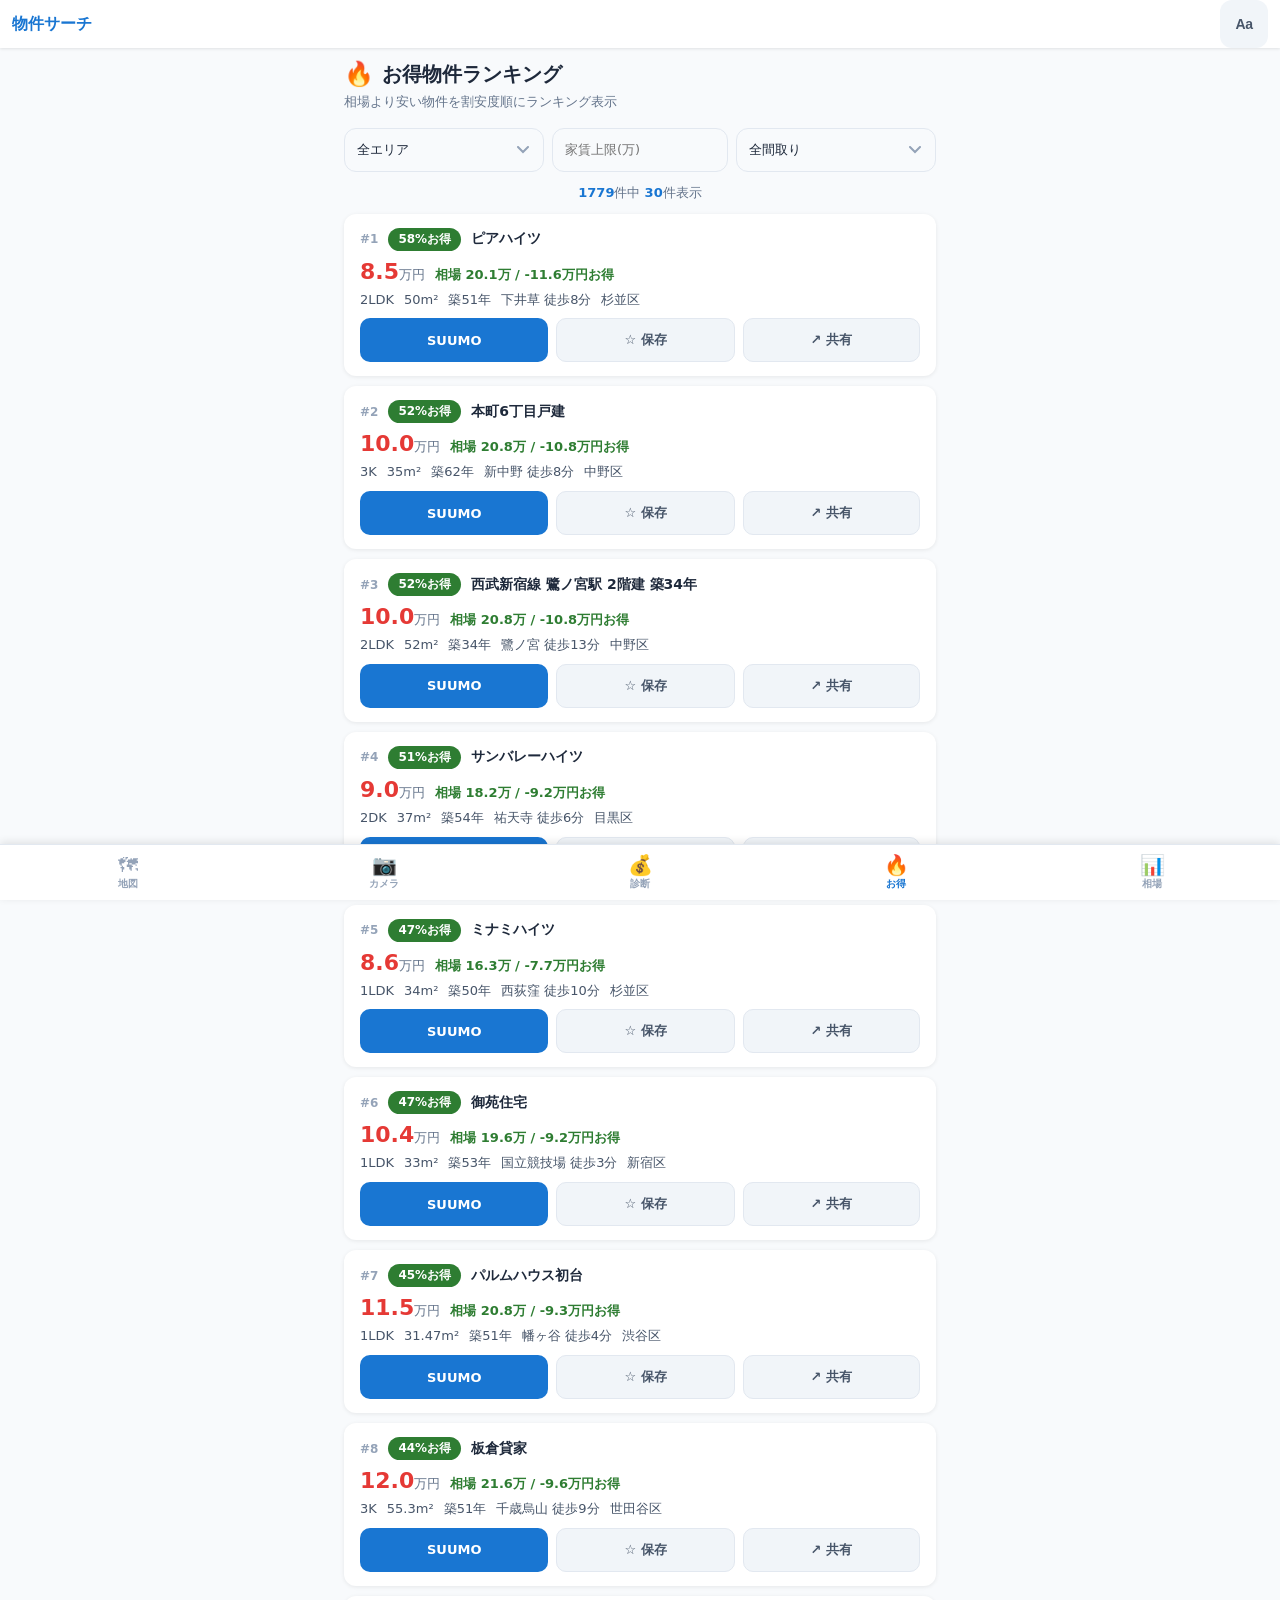
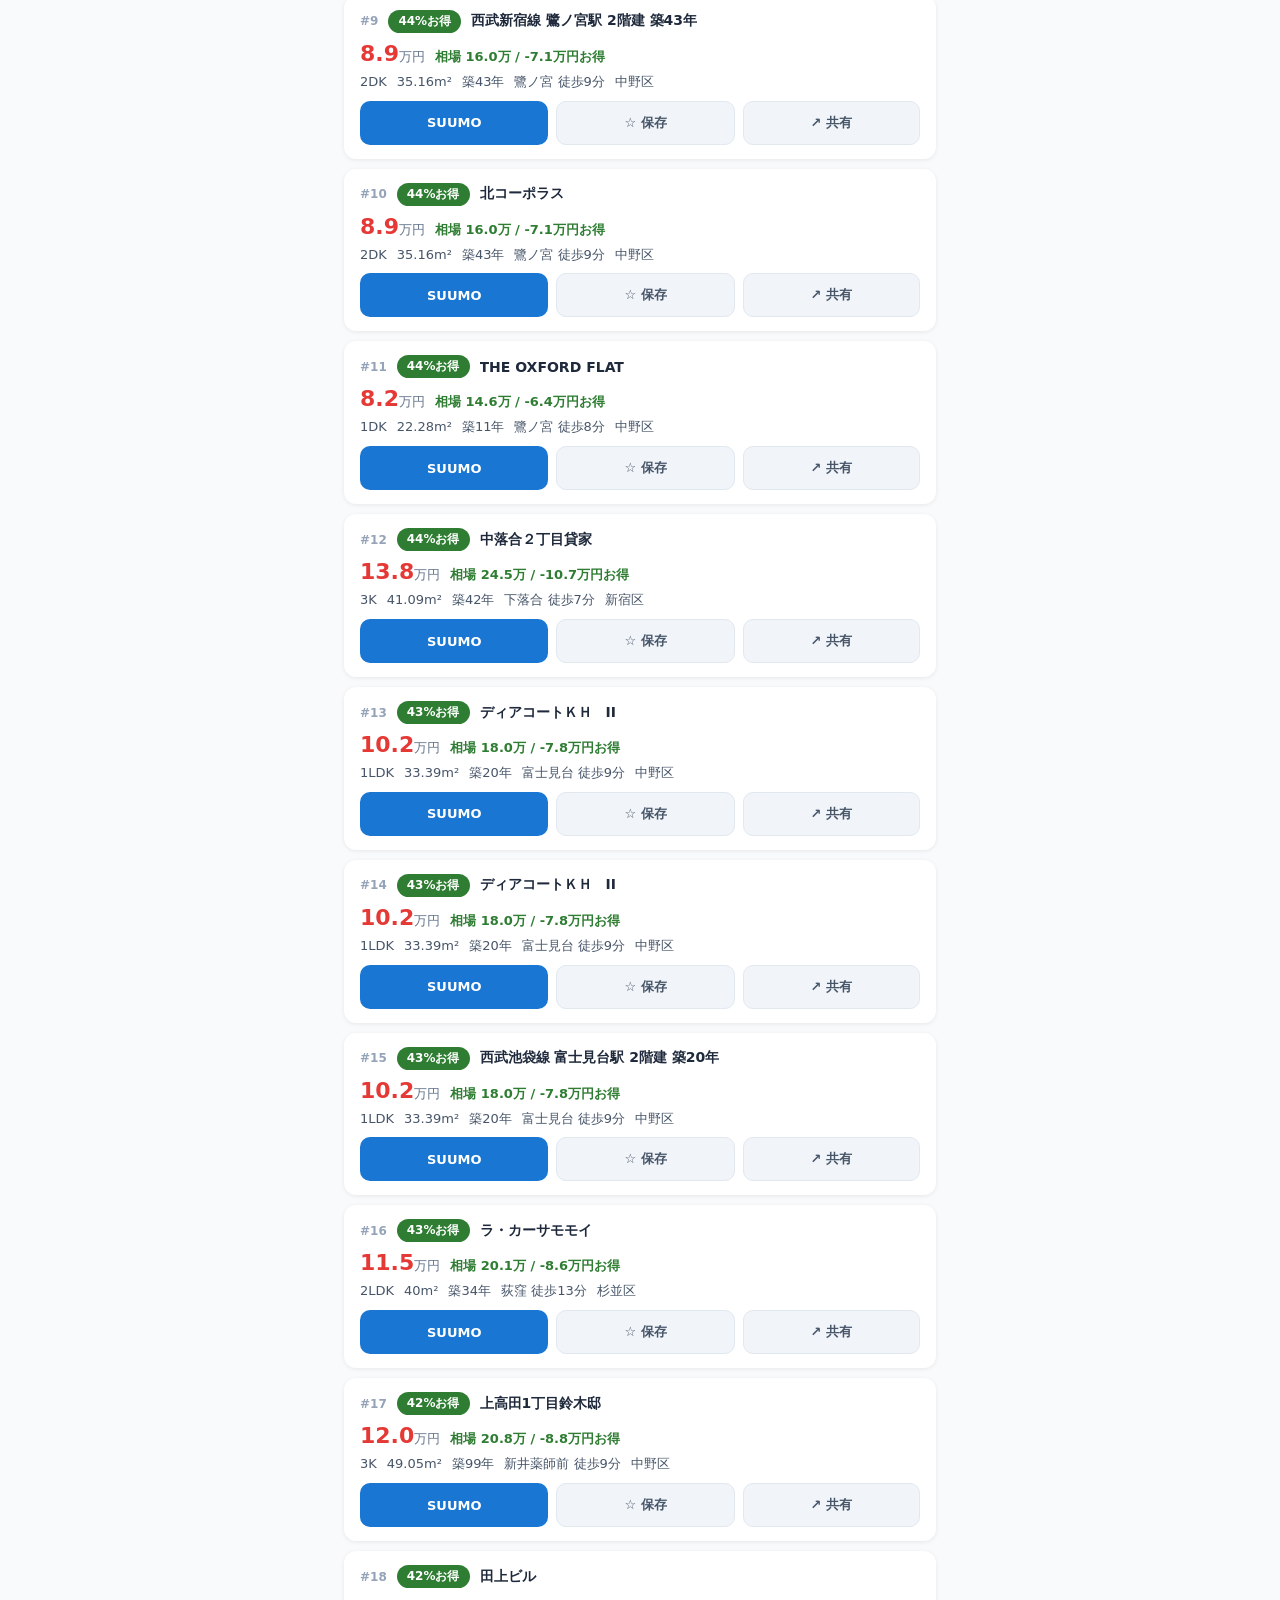
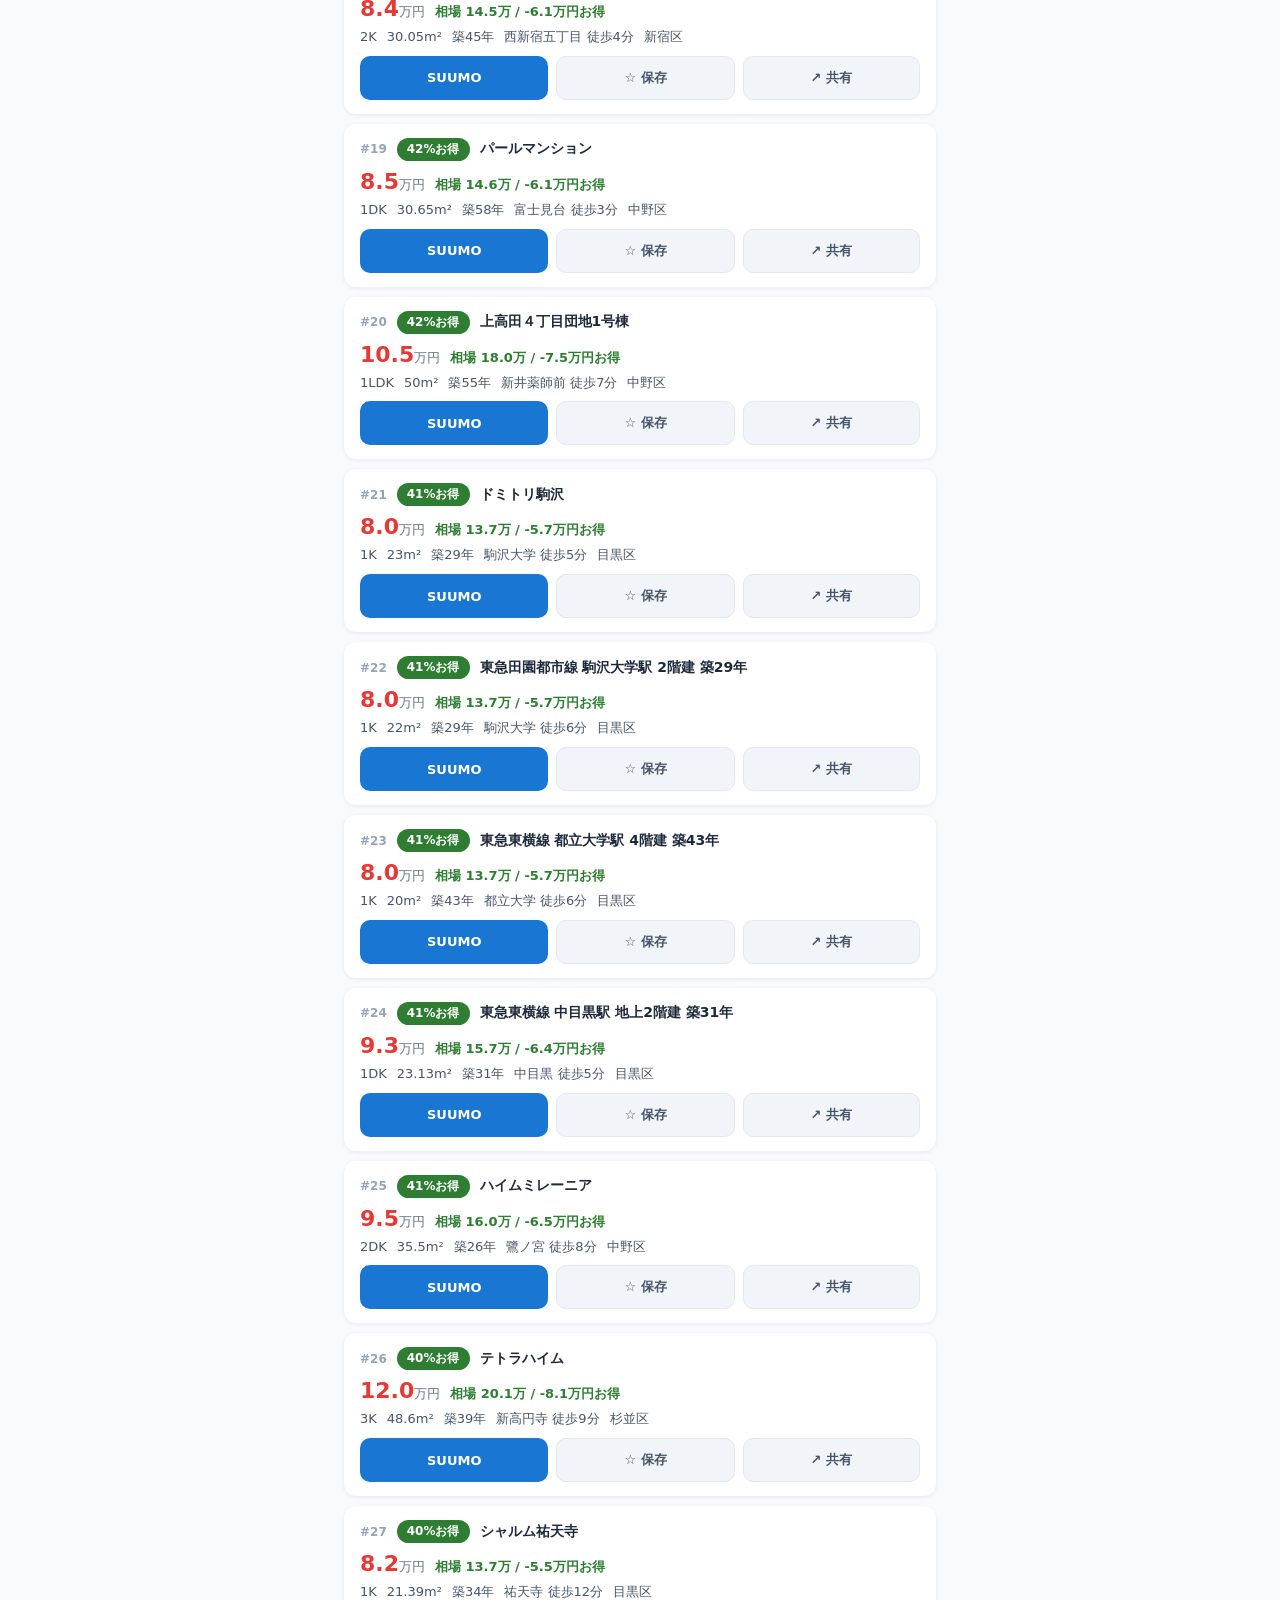
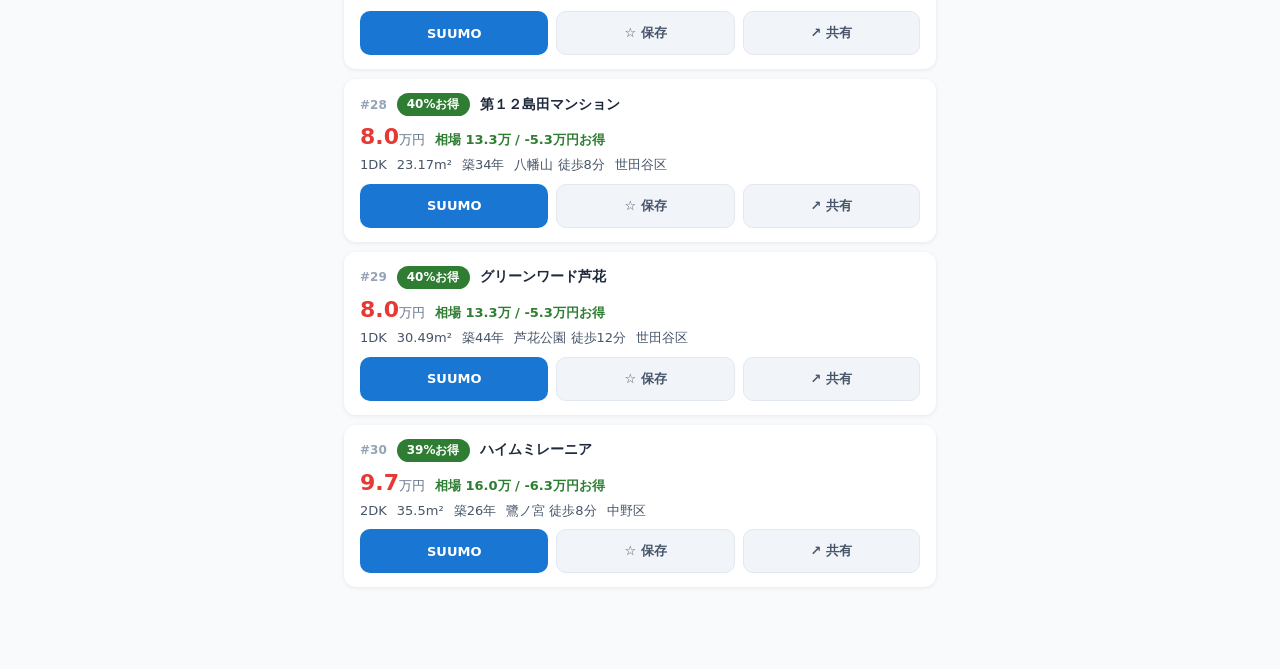
==== deals.html @ 6ea22d06 "物件サーチ PWA - initial deploy" ====
<!DOCTYPE html>
<html lang="ja">
<head>
  <meta charset="UTF-8">
  <meta name="viewport" content="width=device-width, initial-scale=1.0, maximum-scale=5.0, user-scalable=yes, viewport-fit=cover">
  <meta name="theme-color" content="#1976D2">
  <meta name="apple-mobile-web-app-capable" content="yes">
  <meta name="apple-mobile-web-app-status-bar-style" content="default">
  <link rel="manifest" href="manifest.json">
  <link rel="apple-touch-icon" href="icons/icon-192.png">
  <title>お得物件 - 物件サーチ</title>
  <link rel="stylesheet" href="css/style.css">
  <link rel="stylesheet" href="css/pages.css">
</head>
<body class="page-body">

  <!-- ヘッダー -->
  <header class="header page-header">
    <h1>物件サーチ</h1>
    <div class="header-actions">
      <button id="btn-font-size" class="header-btn font-size-btn" title="フォントサイズ切替">Aa</button>
    </div>
  </header>

  <!-- メインコンテンツ -->
  <main class="page-content">
    <div class="page-title-bar">
      <span class="page-title-icon">&#x1F525;</span>
      <h2 class="page-title">お得物件ランキング</h2>
    </div>
    <p class="page-subtitle">相場より安い物件を割安度順にランキング表示</p>

    <!-- フィルター -->
    <div class="filter-bar">
      <select id="deals-area" class="form-select">
        <option value="">全エリア</option>
        <option value="新宿区">新宿区</option>
        <option value="渋谷区">渋谷区</option>
        <option value="目黒区">目黒区</option>
        <option value="世田谷区">世田谷区</option>
        <option value="中野区">中野区</option>
        <option value="杉並区">杉並区</option>
      </select>
      <input type="number" id="deals-rent-max" class="form-input" placeholder="家賃上限(万)" min="5" max="30" step="0.5">
      <select id="deals-plan" class="form-select">
        <option value="">全間取り</option>
        <option value="1K">1K</option>
        <option value="1DK">1DK</option>
        <option value="1LDK">1LDK</option>
        <option value="2K">2K</option>
        <option value="2DK">2DK</option>
        <option value="2LDK">2LDK</option>
      </select>
    </div>

    <!-- 件数 -->
    <div id="deals-count" class="deals-count"></div>

    <!-- リスト -->
    <div id="deals-list">
      <div class="loading-msg">データを読み込んでいます...</div>
    </div>
  </main>

  <!-- 固定タブバー -->
  <nav class="tab-bar tab-bar-5">
    <a href="index.html" class="tab-bar-item">
      <span class="tab-icon">&#x1F5FA;</span>
      <span class="tab-label">地図</span>
    </a>
    <a href="ocr.html" class="tab-bar-item">
      <span class="tab-icon">&#x1F4F7;</span>
      <span class="tab-label">カメラ</span>
    </a>
    <a href="diagnose.html" class="tab-bar-item">
      <span class="tab-icon">&#x1F4B0;</span>
      <span class="tab-label">診断</span>
    </a>
    <a href="deals.html" class="tab-bar-item active">
      <span class="tab-icon">&#x1F525;</span>
      <span class="tab-label">お得</span>
    </a>
    <a href="market.html" class="tab-bar-item">
      <span class="tab-icon">&#x1F4CA;</span>
      <span class="tab-label">相場</span>
    </a>
  </nav>

  <!-- 共通JS -->
  <script src="js/shared.js"></script>
  <script>
  (function () {
    'use strict';
    var S = window.BukkenShared;

    // フォントサイズ初期化
    S.initFontSize();
    var btnFont = document.getElementById('btn-font-size');
    if (btnFont) btnFont.addEventListener('click', S.cycleFontSize);

    // お気に入り管理（localStorageのbukken-favoritesと連携）
    var FAV_KEY = 'bukken-favorites';

    function getFavorites() {
      try {
        return JSON.parse(localStorage.getItem(FAV_KEY)) || [];
      } catch (e) { return []; }
    }

    function saveFavorites(favs) {
      localStorage.setItem(FAV_KEY, JSON.stringify(favs));
    }

    function isFavorite(id) {
      return getFavorites().indexOf(id) !== -1;
    }

    function toggleFavorite(id) {
      var favs = getFavorites();
      var idx = favs.indexOf(id);
      if (idx === -1) {
        favs.push(id);
      } else {
        favs.splice(idx, 1);
      }
      saveFavorites(favs);
      return idx === -1;
    }

    // データ
    var allDeals = [];
    var allProperties = [];

    // データ読み込み・お得度計算
    S.loadProperties().then(function (data) {
      allProperties = data;
      computeDeals();
      renderDeals();
    });

    function computeDeals() {
      // 区・間取り別にグループ化
      var groups = {};
      allProperties.forEach(function (p) {
        if (p.municipality == null || p.floor_plan_norm == null) return;
        if (p.monthly_rent == null || p.monthly_rent <= 0) return;
        var key = p.municipality + '|' + p.floor_plan_norm;
        if (!groups[key]) groups[key] = [];
        groups[key].push(p);
      });

      // 各物件の「期待家賃」を算出
      allProperties.forEach(function (p) {
        p.expectedRent = null;
        p.discount = null;
        if (p.municipality == null || p.floor_plan_norm == null) return;
        if (p.monthly_rent == null || p.monthly_rent <= 0) return;

        var key = p.municipality + '|' + p.floor_plan_norm;
        var group = groups[key];
        if (!group) return;

        // 自分を除いた中央値
        var others = group.filter(function (q) { return q.id !== p.id; });
        if (others.length < 3) return;

        var rents = others.map(function (q) { return q.monthly_rent; });
        p.expectedRent = S.median(rents);
        if (p.expectedRent > 0) {
          p.discount = ((p.expectedRent - p.monthly_rent) / p.expectedRent) * 100;
        }
      });

      // 割安順にソート（discount > 5%のみ）
      allDeals = allProperties
        .filter(function (p) { return p.discount != null && p.discount > 5; })
        .sort(function (a, b) { return b.discount - a.discount; });
    }

    // フィルター要素
    var elArea = document.getElementById('deals-area');
    var elRentMax = document.getElementById('deals-rent-max');
    var elPlan = document.getElementById('deals-plan');

    elArea.addEventListener('change', renderDeals);
    elRentMax.addEventListener('input', renderDeals);
    elPlan.addEventListener('change', renderDeals);

    function renderDeals() {
      var filterArea = elArea.value;
      var filterRentMax = parseFloat(elRentMax.value);
      var filterPlan = elPlan.value;

      var filtered = allDeals.filter(function (p) {
        if (filterArea && p.municipality !== filterArea) return false;
        if (!isNaN(filterRentMax) && filterRentMax > 0 && p.monthly_rent > filterRentMax * 10000) return false;
        if (filterPlan && p.floor_plan_norm !== filterPlan) return false;
        return true;
      });

      // 最大30件
      var display = filtered.slice(0, 30);

      // 件数表示
      var countEl = document.getElementById('deals-count');
      if (filtered.length === 0) {
        countEl.innerHTML = '該当する物件がありません';
      } else {
        countEl.innerHTML = '<strong>' + filtered.length + '</strong>件中 <strong>' + display.length + '</strong>件表示';
      }

      // カード描画
      var listEl = document.getElementById('deals-list');
      if (display.length === 0) {
        listEl.innerHTML = '<div class="empty-msg">条件に合うお得物件が見つかりませんでした。<br>フィルターを変更してみてください。</div>';
        return;
      }

      var html = '';
      display.forEach(function (p, i) {
        var rentMan = (p.monthly_rent / 10000).toFixed(1);
        var expectedMan = (p.expectedRent / 10000).toFixed(1);
        var diffMan = ((p.expectedRent - p.monthly_rent) / 10000).toFixed(1);
        var discountPct = p.discount.toFixed(0);
        var ageStr = p.building_age != null ? '築' + p.building_age + '年' : '';
        var areaStr = p.total_floor_area != null ? p.total_floor_area + 'm²' : '';
        var stationStr = '';
        if (p.station_name) {
          stationStr = p.station_name;
          if (p.station_distance_min != null) stationStr += ' 徒歩' + p.station_distance_min + '分';
        }
        var fav = isFavorite(p.id);
        var favClass = fav ? ' saved' : '';
        var favLabel = fav ? '★ 保存済' : '☆ 保存';

        html += '<div class="deal-card" data-id="' + p.id + '">';

        // ヘッダー行
        html += '<div class="deal-card-header">';
        html += '<span class="deal-rank">#' + (i + 1) + '</span>';
        html += '<span class="deal-badge">' + discountPct + '%お得</span>';
        html += '<span class="deal-name">' + S.escapeHtml(p.property_name) + '</span>';
        html += '</div>';

        // 家賃行
        html += '<div class="deal-rent-row">';
        html += '<span class="deal-rent">' + rentMan + '<small>万円</small></span>';
        html += '<span class="deal-diff">相場 ' + expectedMan + '万 / -' + diffMan + '万円お得</span>';
        html += '</div>';

        // 情報行
        html += '<div class="deal-info">';
        if (p.floor_plan) html += '<span>' + S.escapeHtml(p.floor_plan) + '</span>';
        if (areaStr) html += '<span>' + areaStr + '</span>';
        if (ageStr) html += '<span>' + ageStr + '</span>';
        if (stationStr) html += '<span>' + S.escapeHtml(stationStr) + '</span>';
        if (p.municipality) html += '<span>' + S.escapeHtml(p.municipality) + '</span>';
        html += '</div>';

        // アクションボタン
        html += '<div class="deal-actions">';
        if (p.detail_url) {
          html += '<a href="' + S.escapeHtml(p.detail_url) + '" target="_blank" rel="noopener" class="deal-btn-link">SUUMO</a>';
        }
        html += '<button class="deal-btn-fav' + favClass + '" data-fav-id="' + p.id + '">' + favLabel + '</button>';
        html += '<button class="deal-btn-share" data-share-idx="' + i + '">↗ 共有</button>';
        html += '</div>';

        html += '</div>';
      });

      listEl.innerHTML = html;

      // お気に入りボタンイベント
      listEl.querySelectorAll('.deal-btn-fav').forEach(function (btn) {
        btn.addEventListener('click', function () {
          var id = parseInt(this.getAttribute('data-fav-id'), 10);
          var added = toggleFavorite(id);
          this.classList.toggle('saved', added);
          this.textContent = added ? '★ 保存済' : '☆ 保存';
        });
      });

      // 共有ボタンイベント（Web Share API）
      listEl.querySelectorAll('.deal-btn-share').forEach(function (btn) {
        btn.addEventListener('click', function () {
          var idx = parseInt(this.getAttribute('data-share-idx'), 10);
          var item = display[idx];
          if (!item) return;
          var text = item.property_name + '\n'
            + (item.monthly_rent / 10000).toFixed(1) + '万円（相場より' + item.discount.toFixed(0) + '%お得）\n'
            + (item.detail_url || '');
          if (navigator.share) {
            navigator.share({ title: item.property_name, text: text, url: item.detail_url || '' }).catch(function () {});
          } else {
            navigator.clipboard.writeText(text).then(function () {
              alert('クリップボードにコピーしました');
            }).catch(function () {
              alert('共有できませんでした');
            });
          }
        });
      });
    }
  })();
  </script>
</body>
</html>
---- css/style.css ----
/* ============================
   物件マップ PWA - スタイルシート
   ============================ */

/* ---- CSS変数（フォントサイズ切替用） ---- */
:root {
  --font-size-base: 14px;
  --font-scale: 1;
}

html[data-font-size="small"] {
  --font-size-base: 12px;
  --font-scale: 0.857;
}

html[data-font-size="medium"] {
  --font-size-base: 14px;
  --font-scale: 1;
}

html[data-font-size="large"] {
  --font-size-base: 17px;
  --font-scale: 1.214;
}

* {
  margin: 0;
  padding: 0;
  box-sizing: border-box;
}

html, body {
  width: 100%;
  height: 100%;
  font-family: system-ui, -apple-system, BlinkMacSystemFont, 'Hiragino Sans', 'Hiragino Kaku Gothic ProN',
               'Yu Gothic', 'Meiryo', sans-serif;
  font-size: var(--font-size-base);
  color: #1e293b;
  background: #f8fafc;
  overflow: hidden;
  -webkit-text-size-adjust: 100%;
  /* Android PWA最適化 (#10) */
  overscroll-behavior: none;
  touch-action: manipulation;
}

/* ---- 地図 ---- */
#map {
  width: 100%;
  height: 100%;
  position: absolute;
  top: 0;
  left: 0;
  z-index: 1;
}

/* ---- ヘッダー ---- */
.header {
  position: fixed;
  top: 0;
  left: 0;
  right: 0;
  height: 48px;
  background: rgba(255, 255, 255, 0.95);
  backdrop-filter: blur(8px);
  -webkit-backdrop-filter: blur(8px);
  display: flex;
  align-items: center;
  justify-content: space-between;
  padding: 0 12px;
  z-index: 1000;
  box-shadow: 0 1px 3px rgba(0, 0, 0, 0.1);
}

.header h1 {
  font-size: calc(16px * var(--font-scale));
  font-weight: 700;
  color: #1976D2;
}

.header-stats {
  font-size: calc(12px * var(--font-scale));
  color: #64748b;
}

.header-actions {
  display: flex;
  gap: 8px;
}

.header-btn {
  min-width: 48px;
  min-height: 48px;
  width: 48px;
  height: 48px;
  border: none;
  border-radius: 12px;
  background: #f1f5f9;
  color: #475569;
  font-size: 18px;
  cursor: pointer;
  display: flex;
  align-items: center;
  justify-content: center;
  transition: background 0.2s;
  touch-action: manipulation;
}

.header-btn:hover {
  background: #e2e8f0;
}

.header-btn.active {
  background: #1976D2;
  color: #fff;
}

/* フォントサイズ切替ボタン (#8) */
.font-size-btn {
  font-size: 14px;
  font-weight: 700;
  letter-spacing: -0.5px;
}

/* ---- 駅名検索バー (#2) ---- */
.station-search-wrapper {
  position: fixed;
  top: 56px;
  left: 12px;
  right: 12px;
  z-index: 1000;
}

.station-search-bar {
  width: 100%;
  height: 44px;
  padding: 0 16px 0 40px;
  border: none;
  border-radius: 22px;
  background: #fff;
  box-shadow: 0 2px 8px rgba(0,0,0,0.15);
  font-size: calc(15px * var(--font-scale));
  font-family: inherit;
  color: #1e293b;
  outline: none;
  touch-action: manipulation;
}

.station-search-bar::placeholder {
  color: #94a3b8;
}

.station-search-icon {
  position: absolute;
  left: 14px;
  top: 50%;
  transform: translateY(-50%);
  font-size: 16px;
  color: #94a3b8;
  pointer-events: none;
}

.station-suggestions {
  display: none;
  position: absolute;
  top: 50px;
  left: 0;
  right: 0;
  background: #fff;
  border-radius: 12px;
  box-shadow: 0 2px 8px rgba(0,0,0,0.15);
  max-height: 240px;
  overflow-y: auto;
  z-index: 1001;
}

.station-suggestions.visible {
  display: block;
}

.station-suggestion-item {
  padding: 12px 16px;
  font-size: calc(14px * var(--font-scale));
  color: #1e293b;
  cursor: pointer;
  border-bottom: 1px solid #f1f5f9;
  min-height: 48px;
  display: flex;
  align-items: center;
  touch-action: manipulation;
}

.station-suggestion-item:last-child {
  border-bottom: none;
}

.station-suggestion-item:hover,
.station-suggestion-item:active {
  background: #eff6ff;
  color: #1976D2;
}

/* ---- タブバー (#1) ---- */
.tab-bar {
  position: fixed;
  bottom: 0;
  left: 0;
  right: 0;
  height: 56px;
  height: calc(56px + env(safe-area-inset-bottom));
  padding-bottom: env(safe-area-inset-bottom);
  background: #fff;
  display: flex;
  align-items: stretch;
  z-index: 1000;
  box-shadow: 0 -2px 8px rgba(0,0,0,0.1);
  border-top: 1px solid #e2e8f0;
}

.tab-bar-item {
  flex: 1;
  display: flex;
  flex-direction: column;
  align-items: center;
  justify-content: center;
  text-decoration: none;
  color: #94a3b8;
  font-size: 12px;
  gap: 2px;
  cursor: pointer;
  border: none;
  background: none;
  min-height: 48px;
  touch-action: manipulation;
  transition: color 0.2s;
}

.tab-bar-item.active {
  color: #1976D2;
}

.tab-bar-item .tab-icon {
  font-size: 24px;
  line-height: 1;
}

.tab-bar-item .tab-label {
  font-size: calc(12px * var(--font-scale));
  font-weight: 600;
}

/* 5タブ用の縮小サイズ */
.tab-bar-5 .tab-bar-item .tab-icon {
  font-size: 20px;
}

.tab-bar-5 .tab-bar-item .tab-label {
  font-size: calc(10px * var(--font-scale));
}

/* ---- 件数バッジ (#3) ---- */
.count-badge {
  position: fixed;
  bottom: calc(64px + env(safe-area-inset-bottom));
  left: 50%;
  transform: translateX(-50%);
  display: flex;
  align-items: center;
  gap: 8px;
  background: #1976D2;
  color: #fff;
  padding: 8px 16px;
  border-radius: 20px;
  box-shadow: 0 2px 8px rgba(0,0,0,0.15);
  font-size: calc(13px * var(--font-scale));
  font-weight: 600;
  z-index: 999;
  white-space: nowrap;
  transition: opacity 0.3s;
}

.count-badge-reset {
  background: rgba(255,255,255,0.2);
  border: none;
  color: #fff;
  padding: 4px 10px;
  border-radius: 12px;
  font-size: calc(12px * var(--font-scale));
  font-weight: 600;
  cursor: pointer;
  min-width: 48px;
  min-height: 32px;
  display: flex;
  align-items: center;
  justify-content: center;
  touch-action: manipulation;
}

.count-badge-reset:active {
  background: rgba(255,255,255,0.35);
}

/* ---- フィルターパネル (ボトムシート化 #5) ---- */
.filter-overlay {
  position: fixed;
  top: 0;
  left: 0;
  right: 0;
  bottom: 0;
  background: rgba(0, 0, 0, 0.3);
  z-index: 1999;
  opacity: 0;
  pointer-events: none;
  transition: opacity 0.3s;
}

.filter-overlay.visible {
  opacity: 1;
  pointer-events: auto;
}

.filter-panel {
  position: fixed;
  bottom: 0;
  left: 0;
  right: 0;
  max-height: 75vh;
  background: #fff;
  border-radius: 16px 16px 0 0;
  z-index: 2000;
  transform: translateY(100%);
  transition: transform 0.35s cubic-bezier(0.4, 0, 0.2, 1);
  overflow-y: auto;
  -webkit-overflow-scrolling: touch;
  box-shadow: 0 -4px 20px rgba(0, 0, 0, 0.12);
}

.filter-panel.open {
  transform: translateY(0);
}

.filter-handle {
  display: flex;
  justify-content: center;
  padding: 10px 0 4px;
  position: sticky;
  top: 0;
  background: #fff;
  border-radius: 16px 16px 0 0;
  z-index: 1;
  cursor: grab;
  min-height: 48px;
  align-items: center;
}

.filter-handle::after {
  content: '';
  width: 36px;
  height: 4px;
  background: #cbd5e1;
  border-radius: 2px;
}

.filter-content {
  padding: 8px 16px 24px;
}

.filter-section {
  margin-bottom: 20px;
}

.filter-section-title {
  font-size: calc(13px * var(--font-scale));
  font-weight: 700;
  color: #475569;
  margin-bottom: 8px;
  display: flex;
  align-items: center;
  gap: 6px;
}

.filter-section-title .icon {
  font-size: calc(15px * var(--font-scale));
}

/* スライダー */
.range-group {
  display: flex;
  flex-direction: column;
  gap: 4px;
}

.range-labels {
  display: flex;
  justify-content: space-between;
  font-size: calc(12px * var(--font-scale));
  color: #94a3b8;
}

.range-value {
  font-size: calc(15px * var(--font-scale));
  font-weight: 700;
  color: #1976D2;
  text-align: center;
}

input[type="range"] {
  width: 100%;
  height: 6px;
  -webkit-appearance: none;
  appearance: none;
  background: #e2e8f0;
  border-radius: 3px;
  outline: none;
}

input[type="range"]::-webkit-slider-thumb {
  -webkit-appearance: none;
  appearance: none;
  width: 28px;
  height: 28px;
  background: #1976D2;
  border-radius: 50%;
  cursor: pointer;
  box-shadow: 0 2px 6px rgba(25, 118, 210, 0.3);
}

/* チェックボックスグリッド */
.checkbox-grid {
  display: grid;
  grid-template-columns: repeat(3, 1fr);
  gap: 6px;
}

.checkbox-grid label {
  display: flex;
  align-items: center;
  gap: 6px;
  padding: 8px 10px;
  background: #f8fafc;
  border: 1px solid #e2e8f0;
  border-radius: 12px;
  font-size: calc(13px * var(--font-scale));
  cursor: pointer;
  transition: all 0.15s;
  user-select: none;
  min-height: 48px;
  touch-action: manipulation;
}

.checkbox-grid label:has(input:checked) {
  background: #e3f2fd;
  border-color: #1976D2;
  color: #1976D2;
  font-weight: 600;
}

.checkbox-grid input[type="checkbox"] {
  width: 18px;
  height: 18px;
  accent-color: #1976D2;
}

/* 半径選択 */
.radius-group {
  display: flex;
  gap: 8px;
}

.radius-btn {
  flex: 1;
  padding: 8px 0;
  border: 1px solid #e2e8f0;
  border-radius: 12px;
  background: #f8fafc;
  font-size: calc(13px * var(--font-scale));
  font-weight: 500;
  color: #475569;
  cursor: pointer;
  transition: all 0.15s;
  min-height: 48px;
  touch-action: manipulation;
}

.radius-btn.active {
  background: #1976D2;
  border-color: #1976D2;
  color: #fff;
}

/* フィルター適用ボタン */
.filter-apply-row {
  display: flex;
  gap: 10px;
  margin-top: 8px;
}

.btn-apply {
  flex: 2;
  padding: 12px 0;
  border: none;
  border-radius: 12px;
  background: #1976D2;
  color: #fff;
  font-size: calc(15px * var(--font-scale));
  font-weight: 700;
  cursor: pointer;
  transition: background 0.2s;
  min-height: 48px;
  touch-action: manipulation;
}

.btn-apply:active {
  background: #1565C0;
}

.btn-reset {
  flex: 1;
  padding: 12px 0;
  border: 1px solid #e2e8f0;
  border-radius: 12px;
  background: #fff;
  color: #64748b;
  font-size: calc(14px * var(--font-scale));
  font-weight: 600;
  cursor: pointer;
  min-height: 48px;
  touch-action: manipulation;
}

/* ---- ポップアップ (#4 情報設計改善) ---- */
.leaflet-popup-content-wrapper {
  border-radius: 12px !important;
  box-shadow: 0 4px 16px rgba(0, 0, 0, 0.12) !important;
  padding: 0 !important;
}

.leaflet-popup-content {
  margin: 0 !important;
  min-width: 260px;
  max-width: 85vw;
  overflow-wrap: break-word;
}

/* ポップアップの閉じるボタンを拡大 (#6) */
.leaflet-popup-close-button {
  width: 36px !important;
  height: 36px !important;
  font-size: 20px !important;
  line-height: 36px !important;
  right: 4px !important;
  top: 4px !important;
  display: flex !important;
  align-items: center;
  justify-content: center;
}

.popup-card {
  padding: 14px;
}

.popup-name {
  font-size: calc(14px * var(--font-scale));
  font-weight: 700;
  color: #1e293b;
  margin-bottom: 6px;
  line-height: 1.4;
  display: -webkit-box;
  -webkit-line-clamp: 2;
  -webkit-box-orient: vertical;
  overflow: hidden;
}

/* 家賃を大きく赤太字 (#4) */
.popup-rent {
  font-size: 22px;
  font-weight: 800;
  color: #e53935;
  margin-bottom: 4px;
}

.popup-rent .unit {
  font-size: calc(13px * var(--font-scale));
  font-weight: 500;
  color: #64748b;
}

.popup-rent .fee {
  font-size: calc(12px * var(--font-scale));
  font-weight: 400;
  color: #94a3b8;
  margin-left: 4px;
}

/* ポップアップ4行表示 (#4) */
.popup-info-line {
  font-size: calc(13px * var(--font-scale));
  color: #475569;
  margin-bottom: 3px;
  line-height: 1.5;
}

.popup-info-line .label {
  color: #94a3b8;
  margin-right: 4px;
}

.popup-link {
  display: block;
  text-align: center;
  padding: 10px 0;
  background: #1976D2;
  border-radius: 12px;
  color: #fff;
  text-decoration: none;
  font-size: calc(13px * var(--font-scale));
  font-weight: 700;
  margin-top: 10px;
  transition: background 0.2s;
  min-height: 48px;
  display: flex;
  align-items: center;
  justify-content: center;
}

.popup-link:hover {
  background: #1565C0;
}

/* ポップアップ内アクションボタン行 */
.popup-actions {
  display: flex;
  flex-wrap: wrap;
  gap: 0.5rem;
  margin-top: 0.625rem;
}

.popup-actions button {
  flex: 1 1 auto;
  min-width: 0;
  min-height: 2.75rem;
  border: none;
  border-radius: 0.75rem;
  font-size: calc(13px * var(--font-scale));
  font-weight: 700;
  cursor: pointer;
  display: flex;
  align-items: center;
  justify-content: center;
  gap: 0.25rem;
  touch-action: manipulation;
  padding: 0.5rem 0.75rem;
}

.popup-btn-detail {
  background: #1976D2;
  color: #fff;
}

.popup-btn-detail:hover {
  background: #1565C0;
}

.popup-btn-fav {
  background: #f1f5f9;
  color: #475569;
  border: 1px solid #e2e8f0 !important;
}

.popup-btn-fav.saved {
  background: #FFC107;
  color: #fff;
  border-color: #FFC107 !important;
}

.popup-btn-share {
  background: #f1f5f9;
  color: #475569;
  border: 1px solid #e2e8f0 !important;
}

.popup-btn-share:active {
  background: #e2e8f0;
}

/* ---- お気に入りモーダル ---- */
.fav-modal-overlay {
  position: fixed;
  top: 0;
  left: 0;
  right: 0;
  bottom: 0;
  background: rgba(0, 0, 0, 0.4);
  z-index: 3000;
  opacity: 0;
  pointer-events: none;
  transition: opacity 0.3s;
}

.fav-modal-overlay.visible {
  opacity: 1;
  pointer-events: auto;
}

.fav-modal {
  position: fixed;
  bottom: 0;
  left: 0;
  right: 0;
  max-height: 75vh;
  background: #fff;
  border-radius: 1rem 1rem 0 0;
  z-index: 3001;
  transform: translateY(100%);
  transition: transform 0.35s cubic-bezier(0.4, 0, 0.2, 1);
  overflow: hidden;
  display: flex;
  flex-direction: column;
  box-shadow: 0 -4px 20px rgba(0, 0, 0, 0.12);
}

.fav-modal.open {
  transform: translateY(0);
}

.fav-modal-header {
  display: flex;
  align-items: center;
  justify-content: space-between;
  padding: 1rem;
  border-bottom: 1px solid #e2e8f0;
  flex-shrink: 0;
}

.fav-modal-header h2 {
  font-size: calc(16px * var(--font-scale));
  font-weight: 700;
  color: #1e293b;
}

.fav-modal-close {
  width: 2.5rem;
  height: 2.5rem;
  border: none;
  border-radius: 50%;
  background: #f1f5f9;
  font-size: 1.25rem;
  cursor: pointer;
  display: flex;
  align-items: center;
  justify-content: center;
  touch-action: manipulation;
}

.fav-modal-body {
  overflow-y: auto;
  -webkit-overflow-scrolling: touch;
  flex: 1;
  padding: 0.5rem 1rem;
}

.fav-modal-empty {
  text-align: center;
  padding: 2rem 1rem;
  color: #94a3b8;
  font-size: calc(14px * var(--font-scale));
}

.fav-item {
  display: flex;
  align-items: center;
  justify-content: space-between;
  padding: 0.75rem 0;
  border-bottom: 1px solid #f1f5f9;
  gap: 0.5rem;
}

.fav-item:last-child {
  border-bottom: none;
}

.fav-item-info {
  flex: 1;
  min-width: 0;
}

.fav-item-name {
  font-size: calc(13px * var(--font-scale));
  font-weight: 700;
  color: #1e293b;
  overflow: hidden;
  text-overflow: ellipsis;
  white-space: nowrap;
}

.fav-item-detail {
  font-size: calc(12px * var(--font-scale));
  color: #64748b;
  margin-top: 0.125rem;
}

.fav-item-delete {
  min-width: 3rem;
  min-height: 2.5rem;
  border: 1px solid #e2e8f0;
  border-radius: 0.5rem;
  background: #fff;
  color: #ef4444;
  font-size: calc(12px * var(--font-scale));
  font-weight: 600;
  cursor: pointer;
  flex-shrink: 0;
  touch-action: manipulation;
}

.fav-modal-footer {
  padding: 0.75rem 1rem;
  border-top: 1px solid #e2e8f0;
  flex-shrink: 0;
}

.fav-clear-all {
  width: 100%;
  padding: 0.75rem;
  border: 1px solid #ef4444;
  border-radius: 0.75rem;
  background: #fff;
  color: #ef4444;
  font-size: calc(14px * var(--font-scale));
  font-weight: 700;
  cursor: pointer;
  min-height: 3rem;
  touch-action: manipulation;
}

.fav-clear-all:active {
  background: #fef2f2;
}

/* ---- チュートリアル ---- */
.tutorial-overlay {
  position: fixed;
  top: 0;
  left: 0;
  right: 0;
  bottom: 0;
  background: rgba(0, 0, 0, 0.7);
  z-index: 5000;
  display: flex;
  align-items: center;
  justify-content: center;
  padding: 1.5rem;
  opacity: 0;
  transition: opacity 0.3s;
}

.tutorial-overlay.visible {
  opacity: 1;
}

.tutorial-card {
  background: #fff;
  border-radius: 1rem;
  padding: 2rem 1.5rem;
  max-width: 22rem;
  width: 100%;
  text-align: center;
  box-shadow: 0 8px 32px rgba(0, 0, 0, 0.2);
}

.tutorial-step-indicator {
  display: flex;
  justify-content: center;
  gap: 0.5rem;
  margin-bottom: 1.5rem;
}

.tutorial-dot {
  width: 0.5rem;
  height: 0.5rem;
  border-radius: 50%;
  background: #e2e8f0;
}

.tutorial-dot.active {
  background: #1976D2;
}

.tutorial-icon {
  font-size: 3rem;
  margin-bottom: 1rem;
}

.tutorial-text {
  font-size: calc(15px * var(--font-scale));
  color: #1e293b;
  line-height: 1.7;
  margin-bottom: 1.5rem;
}

.tutorial-actions {
  display: flex;
  gap: 0.75rem;
}

.tutorial-btn-skip {
  flex: 1;
  min-height: 3rem;
  border: 1px solid #e2e8f0;
  border-radius: 0.75rem;
  background: #fff;
  color: #64748b;
  font-size: calc(14px * var(--font-scale));
  font-weight: 600;
  cursor: pointer;
  touch-action: manipulation;
}

.tutorial-btn-next {
  flex: 2;
  min-height: 3rem;
  border: none;
  border-radius: 0.75rem;
  background: #1976D2;
  color: #fff;
  font-size: calc(14px * var(--font-scale));
  font-weight: 700;
  cursor: pointer;
  touch-action: manipulation;
}

.tutorial-btn-next:active {
  background: #1565C0;
}

/* ---- 周辺施設マーカー ---- */
.poi-marker {
  font-size: 1.25rem;
  line-height: 1;
  text-shadow: 0 1px 3px rgba(0, 0, 0, 0.3);
}

/* ---- ヘッダー お気に入り・周辺施設ボタン ---- */
.header-btn-text {
  min-width: auto;
  width: auto;
  padding: 0 0.75rem;
  font-size: calc(12px * var(--font-scale));
  font-weight: 600;
  white-space: nowrap;
}

/* ---- カスタムマーカー ---- */
.rent-marker {
  border-radius: 50%;
  border: 2px solid #fff;
  box-shadow: 0 2px 6px rgba(0, 0, 0, 0.25);
  width: 12px !important;
  height: 12px !important;
  margin-left: -6px !important;
  margin-top: -6px !important;
}

.rent-blue   { background: #3b82f6; }
.rent-green  { background: #22c55e; }
.rent-yellow { background: #eab308; }
.rent-red    { background: #ef4444; }

/* ---- クラスター ---- */
.marker-cluster-small {
  background-color: rgba(59, 130, 246, 0.25) !important;
}
.marker-cluster-small div {
  background-color: rgba(59, 130, 246, 0.7) !important;
  color: #fff !important;
  font-weight: 700 !important;
}
.marker-cluster-medium {
  background-color: rgba(34, 197, 94, 0.25) !important;
}
.marker-cluster-medium div {
  background-color: rgba(34, 197, 94, 0.7) !important;
  color: #fff !important;
  font-weight: 700 !important;
}
.marker-cluster-large {
  background-color: rgba(239, 68, 68, 0.25) !important;
}
.marker-cluster-large div {
  background-color: rgba(239, 68, 68, 0.7) !important;
  color: #fff !important;
  font-weight: 700 !important;
}

/* ---- 現在地マーカー ---- */
.current-location-marker {
  width: 16px !important;
  height: 16px !important;
  background: #1976D2;
  border: 3px solid #fff;
  border-radius: 50%;
  box-shadow: 0 0 0 4px rgba(25, 118, 210, 0.25), 0 2px 8px rgba(0, 0, 0, 0.2);
  margin-left: -8px !important;
  margin-top: -8px !important;
}

/* ---- FAB (現在地ボタン) ---- */
.fab-locate {
  position: fixed;
  bottom: calc(130px + env(safe-area-inset-bottom));
  right: 16px;
  width: 48px;
  height: 48px;
  border: none;
  border-radius: 50%;
  background: #fff;
  color: #1976D2;
  font-size: 22px;
  box-shadow: 0 2px 8px rgba(0,0,0,0.15);
  z-index: 999;
  cursor: pointer;
  display: flex;
  align-items: center;
  justify-content: center;
  transition: transform 0.2s;
  touch-action: manipulation;
}

.fab-locate:active {
  transform: scale(0.92);
}

/* ---- 凡例（マーカー色） ---- */
.legend {
  position: fixed;
  bottom: calc(130px + env(safe-area-inset-bottom));
  left: 16px;
  background: rgba(255, 255, 255, 0.95);
  backdrop-filter: blur(6px);
  border-radius: 12px;
  padding: 10px 12px;
  font-size: calc(11px * var(--font-scale));
  z-index: 999;
  box-shadow: 0 2px 8px rgba(0,0,0,0.15);
  line-height: 1.6;
}

.legend-item {
  display: flex;
  align-items: center;
  gap: 6px;
}

.legend-dot {
  width: 10px;
  height: 10px;
  border-radius: 50%;
  flex-shrink: 0;
}

/* ---- ヒートマップ凡例 (#9) ---- */
.heatmap-legend {
  position: fixed;
  bottom: calc(130px + env(safe-area-inset-bottom));
  right: 72px;
  background: rgba(255, 255, 255, 0.95);
  backdrop-filter: blur(6px);
  border-radius: 12px;
  padding: 10px 14px;
  z-index: 999;
  box-shadow: 0 2px 8px rgba(0,0,0,0.15);
  display: none;
  font-size: calc(11px * var(--font-scale));
}

.heatmap-legend.visible {
  display: block;
}

.heatmap-legend-title {
  font-size: calc(11px * var(--font-scale));
  font-weight: 700;
  color: #475569;
  margin-bottom: 6px;
}

.heatmap-legend-bar {
  width: 120px;
  height: 12px;
  border-radius: 6px;
  background: linear-gradient(to right, #440154, #31688e, #35b779, #fde725);
  margin-bottom: 4px;
}

.heatmap-legend-labels {
  display: flex;
  justify-content: space-between;
  font-size: calc(10px * var(--font-scale));
  color: #64748b;
}

/* ---- Leaflet上書き ---- */
.leaflet-top {
  top: 108px !important;
}

/* ---- レスポンシブ (タブレット以上) ---- */
@media (min-width: 768px) {
  .filter-panel {
    max-width: 420px;
    left: auto;
    right: 16px;
    bottom: 16px;
    border-radius: 16px;
    max-height: 70vh;
  }

  .filter-panel.open {
    transform: translateY(0);
  }

  .checkbox-grid {
    grid-template-columns: repeat(3, 1fr);
  }

  .legend {
    bottom: calc(130px + env(safe-area-inset-bottom));
    left: 16px;
  }
}
---- css/pages.css ----
/* ============================
   物件サーチ PWA - 共通ページスタイル
   (diagnose.html, deals.html, market.html 等)
   ============================ */

/* ---- ページ共通ボディ ---- */
.page-body {
  overflow-y: auto;
  overflow-x: hidden;
  height: auto;
  min-height: 100vh;
  min-height: 100dvh;
}

/* ---- ページヘッダー ---- */
.page-header {
  position: fixed;
  top: 0;
  left: 0;
  right: 0;
  height: 48px;
  background: rgba(255, 255, 255, 0.95);
  backdrop-filter: blur(8px);
  -webkit-backdrop-filter: blur(8px);
  display: flex;
  align-items: center;
  justify-content: space-between;
  padding: 0 12px;
  z-index: 1000;
  box-shadow: 0 1px 3px rgba(0, 0, 0, 0.1);
}

/* ---- ページコンテンツ ---- */
.page-content {
  padding: 60px 16px calc(72px + env(safe-area-inset-bottom));
  max-width: 600px;
  margin: 0 auto;
}

/* ---- ページタイトル ---- */
.page-title-bar {
  display: flex;
  align-items: center;
  gap: 8px;
  margin-bottom: 4px;
}

.page-title-icon {
  font-size: 24px;
}

.page-title {
  font-size: calc(20px * var(--font-scale));
  font-weight: 800;
  color: #1e293b;
}

.page-subtitle {
  font-size: calc(13px * var(--font-scale));
  color: #64748b;
  margin-bottom: 16px;
  line-height: 1.5;
}

/* ---- フォームカード ---- */
.form-card {
  background: #fff;
  border-radius: 12px;
  padding: 16px;
  box-shadow: 0 1px 4px rgba(0, 0, 0, 0.08);
  margin-bottom: 16px;
}

.form-group {
  margin-bottom: 12px;
}

.form-group label {
  display: block;
  font-size: calc(13px * var(--font-scale));
  font-weight: 700;
  color: #475569;
  margin-bottom: 4px;
}

.form-input,
.form-select {
  width: 100%;
  height: 48px;
  padding: 0 12px;
  border: 1px solid #e2e8f0;
  border-radius: 12px;
  background: #f8fafc;
  font-size: calc(15px * var(--font-scale));
  font-family: inherit;
  color: #1e293b;
  outline: none;
  transition: border-color 0.2s;
  touch-action: manipulation;
  -webkit-appearance: none;
  appearance: none;
}

.form-input:focus,
.form-select:focus {
  border-color: #1976D2;
  background: #fff;
}

.form-select {
  background-image: url("data:image/svg+xml,%3Csvg width='12' height='8' viewBox='0 0 12 8' fill='none' xmlns='http://www.w3.org/2000/svg'%3E%3Cpath d='M1 1L6 6L11 1' stroke='%2394a3b8' stroke-width='2' stroke-linecap='round'/%3E%3C/svg%3E");
  background-repeat: no-repeat;
  background-position: right 14px center;
  padding-right: 36px;
}

.form-row {
  display: flex;
  gap: 12px;
}

.form-row .form-group {
  flex: 1;
}

/* ---- ボタン ---- */
.btn-primary {
  width: 100%;
  height: 52px;
  border: none;
  border-radius: 12px;
  background: #1976D2;
  color: #fff;
  font-size: calc(16px * var(--font-scale));
  font-weight: 700;
  font-family: inherit;
  cursor: pointer;
  transition: background 0.2s;
  min-height: 48px;
  touch-action: manipulation;
  margin-top: 4px;
}

.btn-primary:active {
  background: #1565C0;
}

/* ---- 結果エリア ---- */
.result-area {
  margin-top: 8px;
}

.result-placeholder {
  text-align: center;
  padding: 24px 16px;
  color: #94a3b8;
  font-size: calc(14px * var(--font-scale));
  background: #fff;
  border-radius: 12px;
  box-shadow: 0 1px 4px rgba(0, 0, 0, 0.08);
}

.result-card {
  background: #fff;
  border-radius: 12px;
  padding: 20px 16px;
  box-shadow: 0 1px 4px rgba(0, 0, 0, 0.08);
}

.result-error {
  text-align: center;
  color: #e53935;
  font-size: calc(14px * var(--font-scale));
  padding: 8px 0;
}

/* ---- 判定バッジ ---- */
.result-badge-row {
  display: flex;
  align-items: center;
  gap: 12px;
  margin-bottom: 16px;
}

.result-badge {
  display: inline-flex;
  align-items: center;
  justify-content: center;
  padding: 6px 20px;
  border-radius: 20px;
  font-size: calc(18px * var(--font-scale));
  font-weight: 800;
  color: #fff;
  white-space: nowrap;
}

.badge-bargain { background: #2e7d32; }
.badge-slight-bargain { background: #66bb6a; }
.badge-fair { background: #1976D2; }
.badge-slight-pricey { background: #ff9800; }
.badge-pricey { background: #e53935; }

.result-badge-detail {
  font-size: calc(13px * var(--font-scale));
  color: #64748b;
  line-height: 1.4;
}

/* ---- 数値比較 ---- */
.result-compare {
  display: flex;
  flex-direction: column;
  gap: 8px;
  margin-bottom: 12px;
  padding: 12px;
  background: #f8fafc;
  border-radius: 10px;
}

.result-compare-item {
  display: flex;
  align-items: baseline;
  justify-content: space-between;
  gap: 8px;
}

.result-compare-label {
  font-size: calc(13px * var(--font-scale));
  color: #64748b;
  flex-shrink: 0;
}

.result-compare-value {
  font-size: calc(18px * var(--font-scale));
  font-weight: 800;
  color: #1e293b;
}

.result-compare-value small {
  font-size: calc(12px * var(--font-scale));
  font-weight: 500;
  color: #64748b;
  margin-left: 2px;
}

/* ---- 比較物件数・ノート ---- */
.result-note {
  font-size: calc(12px * var(--font-scale));
  color: #94a3b8;
  text-align: center;
  padding-top: 8px;
  border-top: 1px solid #f1f5f9;
}

/* ---- 分布表示 ---- */
.result-dist {
  margin-top: 12px;
  padding: 12px;
  background: #f8fafc;
  border-radius: 10px;
}

.result-dist-title {
  font-size: calc(13px * var(--font-scale));
  font-weight: 700;
  color: #475569;
  margin-bottom: 8px;
}

.result-dist-row {
  display: flex;
  justify-content: space-between;
  align-items: center;
  padding: 4px 0;
  font-size: calc(13px * var(--font-scale));
}

.result-dist-label {
  color: #64748b;
}

.result-dist-value {
  font-weight: 700;
  color: #1e293b;
}

/* ---- 5タブ用 ---- */
.tab-bar-5 .tab-bar-item .tab-label {
  font-size: calc(10px * var(--font-scale));
}

/* ---- フィルターバー（deals用） ---- */
.filter-bar {
  display: flex;
  gap: 8px;
  margin-bottom: 12px;
  flex-wrap: wrap;
}

.filter-bar .form-select,
.filter-bar .form-input {
  flex: 1;
  min-width: 0;
  height: 44px;
  font-size: calc(13px * var(--font-scale));
}

/* ---- 物件カード（deals用） ---- */
.deal-card {
  background: #fff;
  border-radius: 12px;
  padding: 14px 16px;
  box-shadow: 0 1px 4px rgba(0, 0, 0, 0.08);
  margin-bottom: 10px;
  position: relative;
}

.deal-card-header {
  display: flex;
  align-items: center;
  gap: 10px;
  margin-bottom: 8px;
}

.deal-badge {
  display: inline-flex;
  align-items: center;
  padding: 3px 10px;
  border-radius: 12px;
  font-size: calc(12px * var(--font-scale));
  font-weight: 700;
  color: #fff;
  background: #2e7d32;
  white-space: nowrap;
  flex-shrink: 0;
}

.deal-rank {
  font-size: calc(12px * var(--font-scale));
  font-weight: 800;
  color: #94a3b8;
  flex-shrink: 0;
}

.deal-name {
  font-size: calc(14px * var(--font-scale));
  font-weight: 700;
  color: #1e293b;
  overflow: hidden;
  text-overflow: ellipsis;
  white-space: nowrap;
  flex: 1;
  min-width: 0;
}

.deal-rent-row {
  display: flex;
  align-items: baseline;
  gap: 10px;
  margin-bottom: 6px;
}

.deal-rent {
  font-size: calc(22px * var(--font-scale));
  font-weight: 800;
  color: #e53935;
}

.deal-rent small {
  font-size: calc(13px * var(--font-scale));
  font-weight: 500;
  color: #64748b;
}

.deal-diff {
  font-size: calc(13px * var(--font-scale));
  font-weight: 700;
  color: #2e7d32;
}

.deal-info {
  font-size: calc(13px * var(--font-scale));
  color: #475569;
  line-height: 1.6;
  margin-bottom: 8px;
}

.deal-info span {
  margin-right: 10px;
  white-space: nowrap;
}

.deal-actions {
  display: flex;
  gap: 8px;
  flex-wrap: wrap;
}

.deal-actions button,
.deal-actions a {
  flex: 1 1 auto;
  min-width: 0;
  min-height: 44px;
  border: none;
  border-radius: 10px;
  font-size: calc(13px * var(--font-scale));
  font-weight: 700;
  cursor: pointer;
  display: flex;
  align-items: center;
  justify-content: center;
  gap: 4px;
  touch-action: manipulation;
  padding: 8px 12px;
  text-decoration: none;
  font-family: inherit;
}

.deal-btn-link {
  background: #1976D2;
  color: #fff;
}

.deal-btn-link:active {
  background: #1565C0;
}

.deal-btn-fav {
  background: #f1f5f9;
  color: #475569;
  border: 1px solid #e2e8f0 !important;
}

.deal-btn-fav.saved {
  background: #FFC107;
  color: #fff;
  border-color: #FFC107 !important;
}

.deal-btn-share {
  background: #f1f5f9;
  color: #475569;
  border: 1px solid #e2e8f0 !important;
}

.deal-btn-share:active {
  background: #e2e8f0;
}

/* ---- 結果件数 ---- */
.deals-count {
  font-size: calc(13px * var(--font-scale));
  color: #64748b;
  margin-bottom: 12px;
  text-align: center;
}

.deals-count strong {
  color: #1976D2;
  font-weight: 800;
}

/* ---- ロード中・空メッセージ ---- */
.loading-msg,
.empty-msg {
  text-align: center;
  padding: 32px 16px;
  color: #94a3b8;
  font-size: calc(14px * var(--font-scale));
  background: #fff;
  border-radius: 12px;
  box-shadow: 0 1px 4px rgba(0, 0, 0, 0.08);
}

/* ---- フィルターバーアイテム ---- */
.filter-bar-item {
  flex: 1;
  min-width: 70px;
}

.filter-bar-item label {
  display: block;
  font-size: calc(11px * var(--font-scale));
  font-weight: 600;
  color: #64748b;
  margin-bottom: 2px;
}

.form-select-sm,
.form-input-sm {
  width: 100%;
  height: 40px;
  padding: 0 8px;
  border: 1px solid #e2e8f0;
  border-radius: 10px;
  background: #f8fafc;
  font-size: calc(13px * var(--font-scale));
  font-family: inherit;
  color: #1e293b;
  outline: none;
  -webkit-appearance: none;
  appearance: none;
  touch-action: manipulation;
}

.form-select-sm {
  background-image: url("data:image/svg+xml,%3Csvg width='10' height='6' viewBox='0 0 10 6' fill='none' xmlns='http://www.w3.org/2000/svg'%3E%3Cpath d='M1 1L5 5L9 1' stroke='%2394a3b8' stroke-width='1.5' stroke-linecap='round'/%3E%3C/svg%3E");
  background-repeat: no-repeat;
  background-position: right 8px center;
  padding-right: 28px;
}

.form-select-sm:focus,
.form-input-sm:focus {
  border-color: #1976D2;
  background: #fff;
}

.btn-primary-sm {
  height: 40px;
  padding: 0 16px;
  border: none;
  border-radius: 10px;
  background: #1976D2;
  color: #fff;
  font-size: calc(13px * var(--font-scale));
  font-weight: 700;
  font-family: inherit;
  cursor: pointer;
  touch-action: manipulation;
  white-space: nowrap;
  flex-shrink: 0;
  align-self: flex-end;
}

.btn-primary-sm:active {
  background: #1565C0;
}

/* ---- データテーブル ---- */
.table-scroll {
  overflow-x: auto;
  -webkit-overflow-scrolling: touch;
  margin-bottom: 16px;
}

.data-table {
  width: 100%;
  border-collapse: collapse;
  background: #fff;
  border-radius: 12px;
  overflow: hidden;
  box-shadow: 0 1px 4px rgba(0, 0, 0, 0.08);
  font-size: calc(13px * var(--font-scale));
}

.data-table thead {
  background: #1e293b;
  color: #fff;
}

.data-table th {
  padding: 10px 8px;
  font-weight: 700;
  text-align: center;
  white-space: nowrap;
  font-size: calc(12px * var(--font-scale));
}

.data-table td {
  padding: 8px 8px;
  border-bottom: 1px solid #f1f5f9;
  text-align: center;
  white-space: nowrap;
}

.data-table .area-cell {
  font-weight: 700;
  text-align: left;
  color: #1976D2;
}

.data-table .num-cell {
  font-variant-numeric: tabular-nums;
}

.data-table .loading-cell {
  text-align: center;
  padding: 24px;
  color: #94a3b8;
}

.highlight-row {
  background: #e3f2fd !important;
  font-weight: 700;
}

.highlight-row td {
  border-bottom-color: #bbdefb !important;
}

/* ---- セクション区切り ---- */
.section-divider {
  height: 1px;
  background: #e2e8f0;
  margin: 24px 0 20px;
}

.sub-section-title {
  font-size: calc(15px * var(--font-scale));
  font-weight: 700;
  color: #1e293b;
  margin-bottom: 12px;
}

/* ---- 割安ランキングカード ---- */
.deals-list {
  display: flex;
  flex-direction: column;
  gap: 8px;
}

.deal-card-flex {
  display: flex;
  align-items: center;
  gap: 10px;
  background: #fff;
  border-radius: 12px;
  padding: 12px;
  box-shadow: 0 1px 4px rgba(0, 0, 0, 0.08);
}

.deal-rank-circle {
  width: 32px;
  height: 32px;
  border-radius: 50%;
  background: #e3f2fd;
  color: #1976D2;
  font-size: calc(14px * var(--font-scale));
  font-weight: 800;
  display: flex;
  align-items: center;
  justify-content: center;
  flex-shrink: 0;
}

.deal-card-flex:nth-child(1) .deal-rank-circle { background: #FFF3E0; color: #E65100; }
.deal-card-flex:nth-child(2) .deal-rank-circle { background: #F3E5F5; color: #7B1FA2; }
.deal-card-flex:nth-child(3) .deal-rank-circle { background: #E8F5E9; color: #2E7D32; }

.deal-info-main {
  flex: 1;
  min-width: 0;
}

.deal-name-line {
  font-size: calc(13px * var(--font-scale));
  font-weight: 700;
  color: #1e293b;
  white-space: nowrap;
  overflow: hidden;
  text-overflow: ellipsis;
  margin-bottom: 3px;
}

.deal-specs-line {
  display: flex;
  gap: 6px;
  flex-wrap: wrap;
  font-size: calc(11px * var(--font-scale));
  color: #64748b;
}

.deal-specs-line span {
  white-space: nowrap;
}

.deal-price-col {
  text-align: right;
  flex-shrink: 0;
  min-width: 70px;
}

.deal-rent-main {
  font-size: calc(18px * var(--font-scale));
  font-weight: 800;
  color: #e53935;
  line-height: 1.2;
}

.deal-rent-main small {
  font-size: calc(11px * var(--font-scale));
  font-weight: 500;
  color: #64748b;
}

.deal-median-line {
  font-size: calc(10px * var(--font-scale));
  color: #94a3b8;
  margin-bottom: 4px;
}

/* ---- 割安カード互換エイリアス ---- */
.deal-price-area {
  text-align: right;
  flex-shrink: 0;
  min-width: 70px;
}

.deal-median {
  font-size: calc(10px * var(--font-scale));
  color: #94a3b8;
  margin-bottom: 4px;
}

.deal-specs {
  display: flex;
  gap: 6px;
  flex-wrap: wrap;
  font-size: calc(11px * var(--font-scale));
  color: #64748b;
}

.deal-specs span {
  white-space: nowrap;
}

/* ---- シミュレーション結果 ---- */
.sim-result {
  margin-bottom: 0;
}

/* ---- レスポンシブ ---- */
@media (min-width: 768px) {
  .page-content {
    max-width: 640px;
    padding-left: 24px;
    padding-right: 24px;
  }

  .filter-bar {
    flex-wrap: nowrap;
  }
}
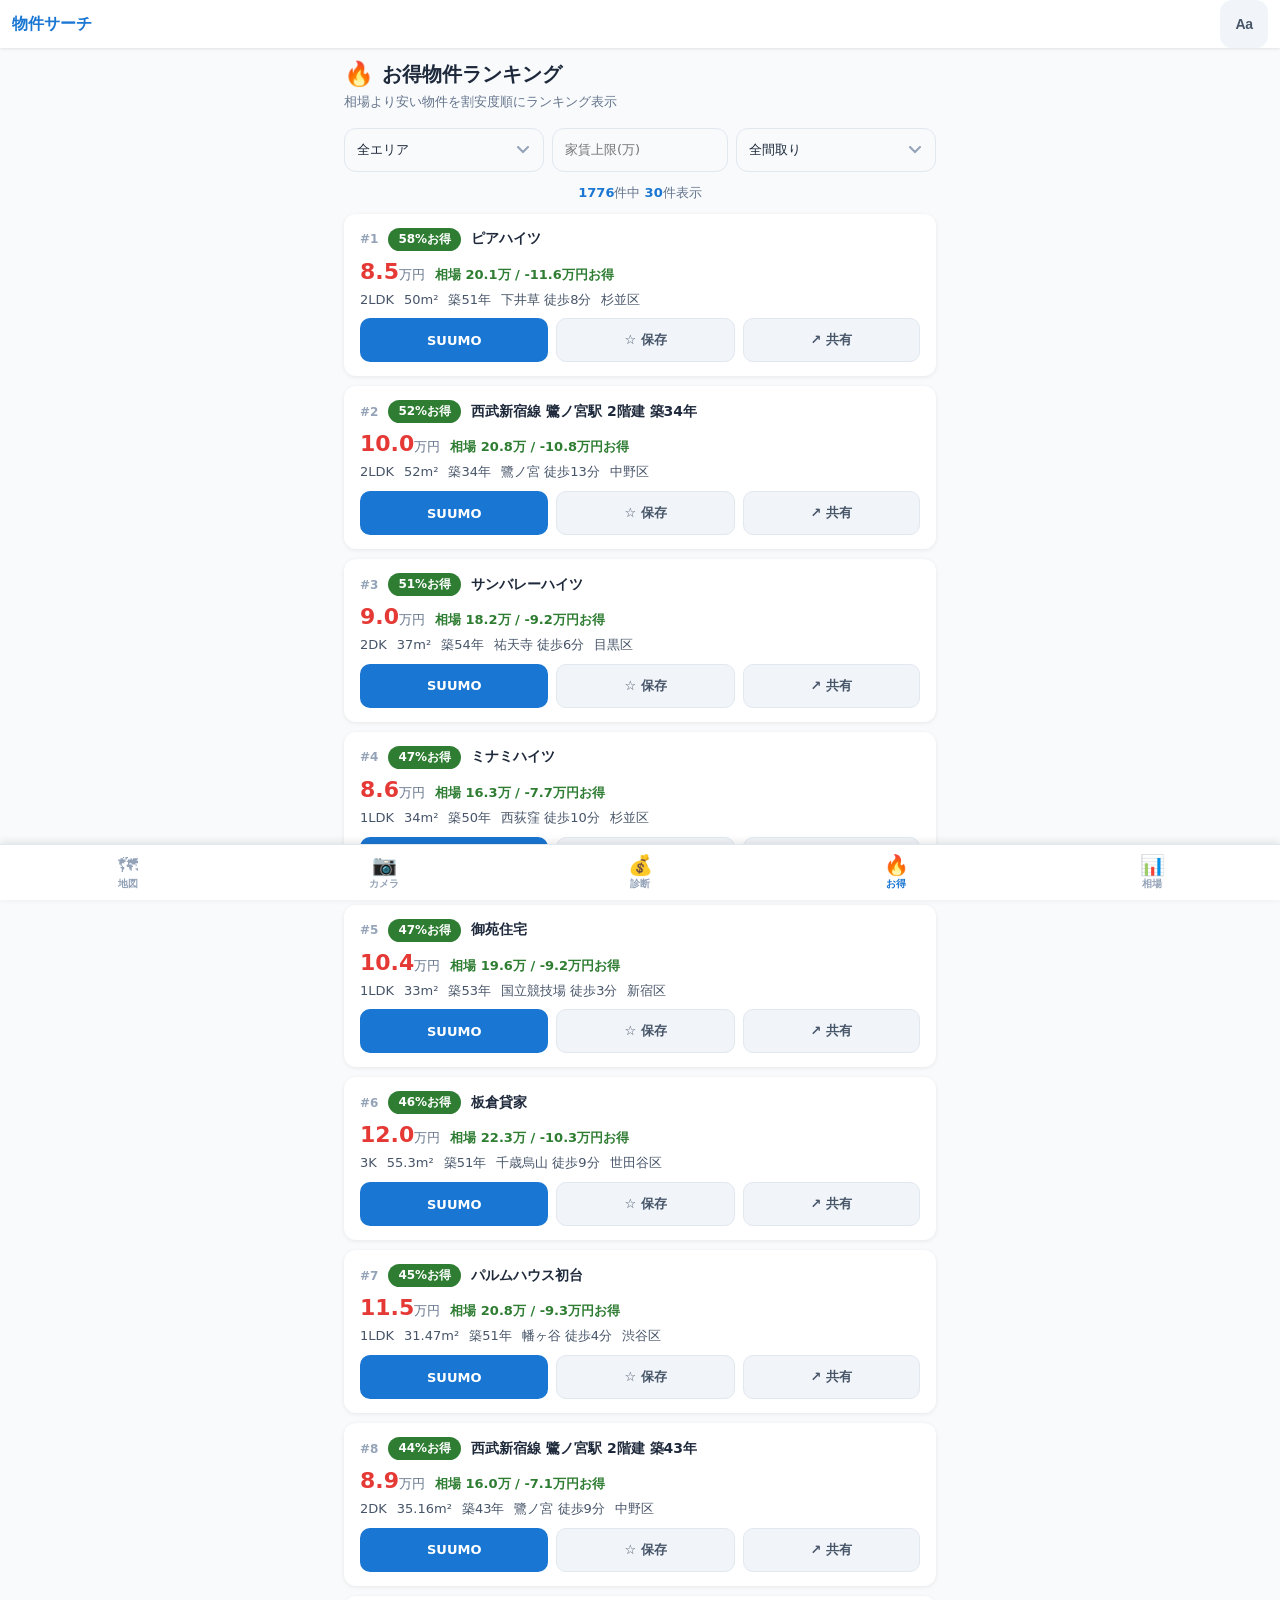
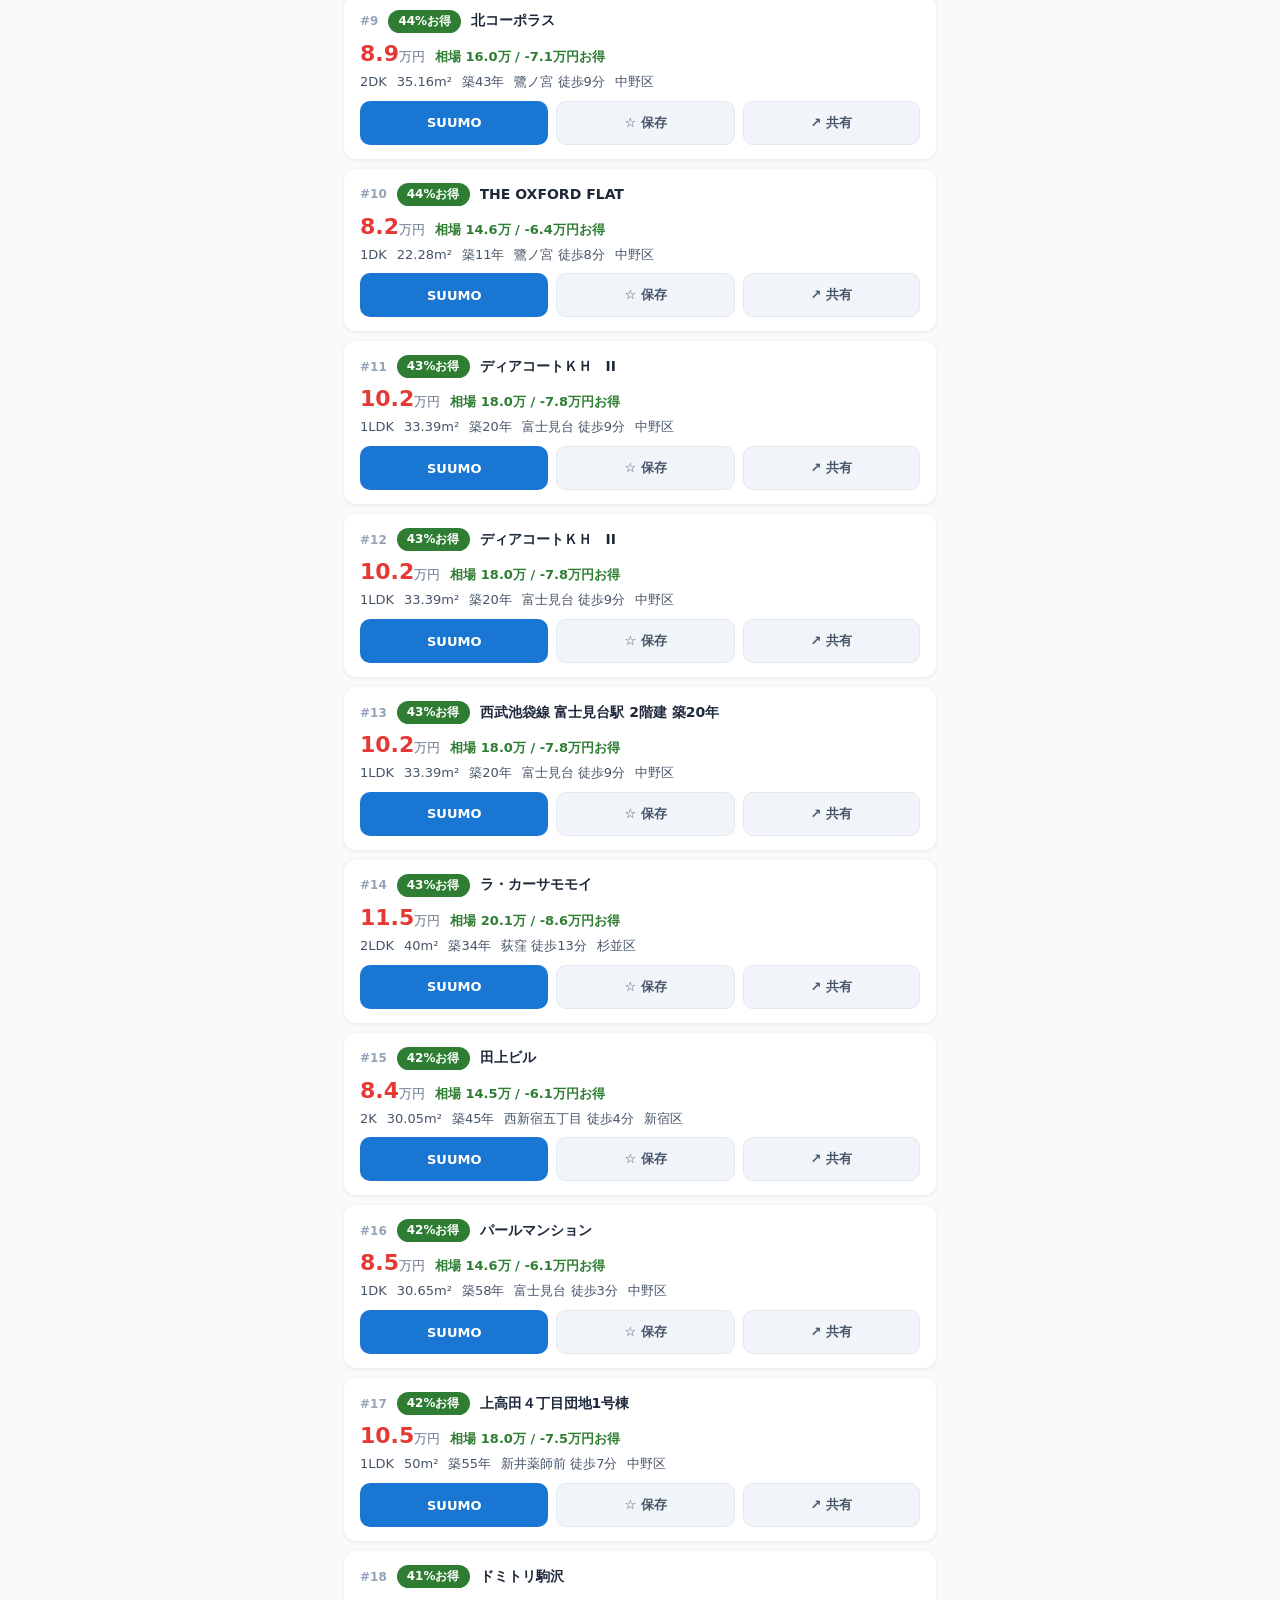
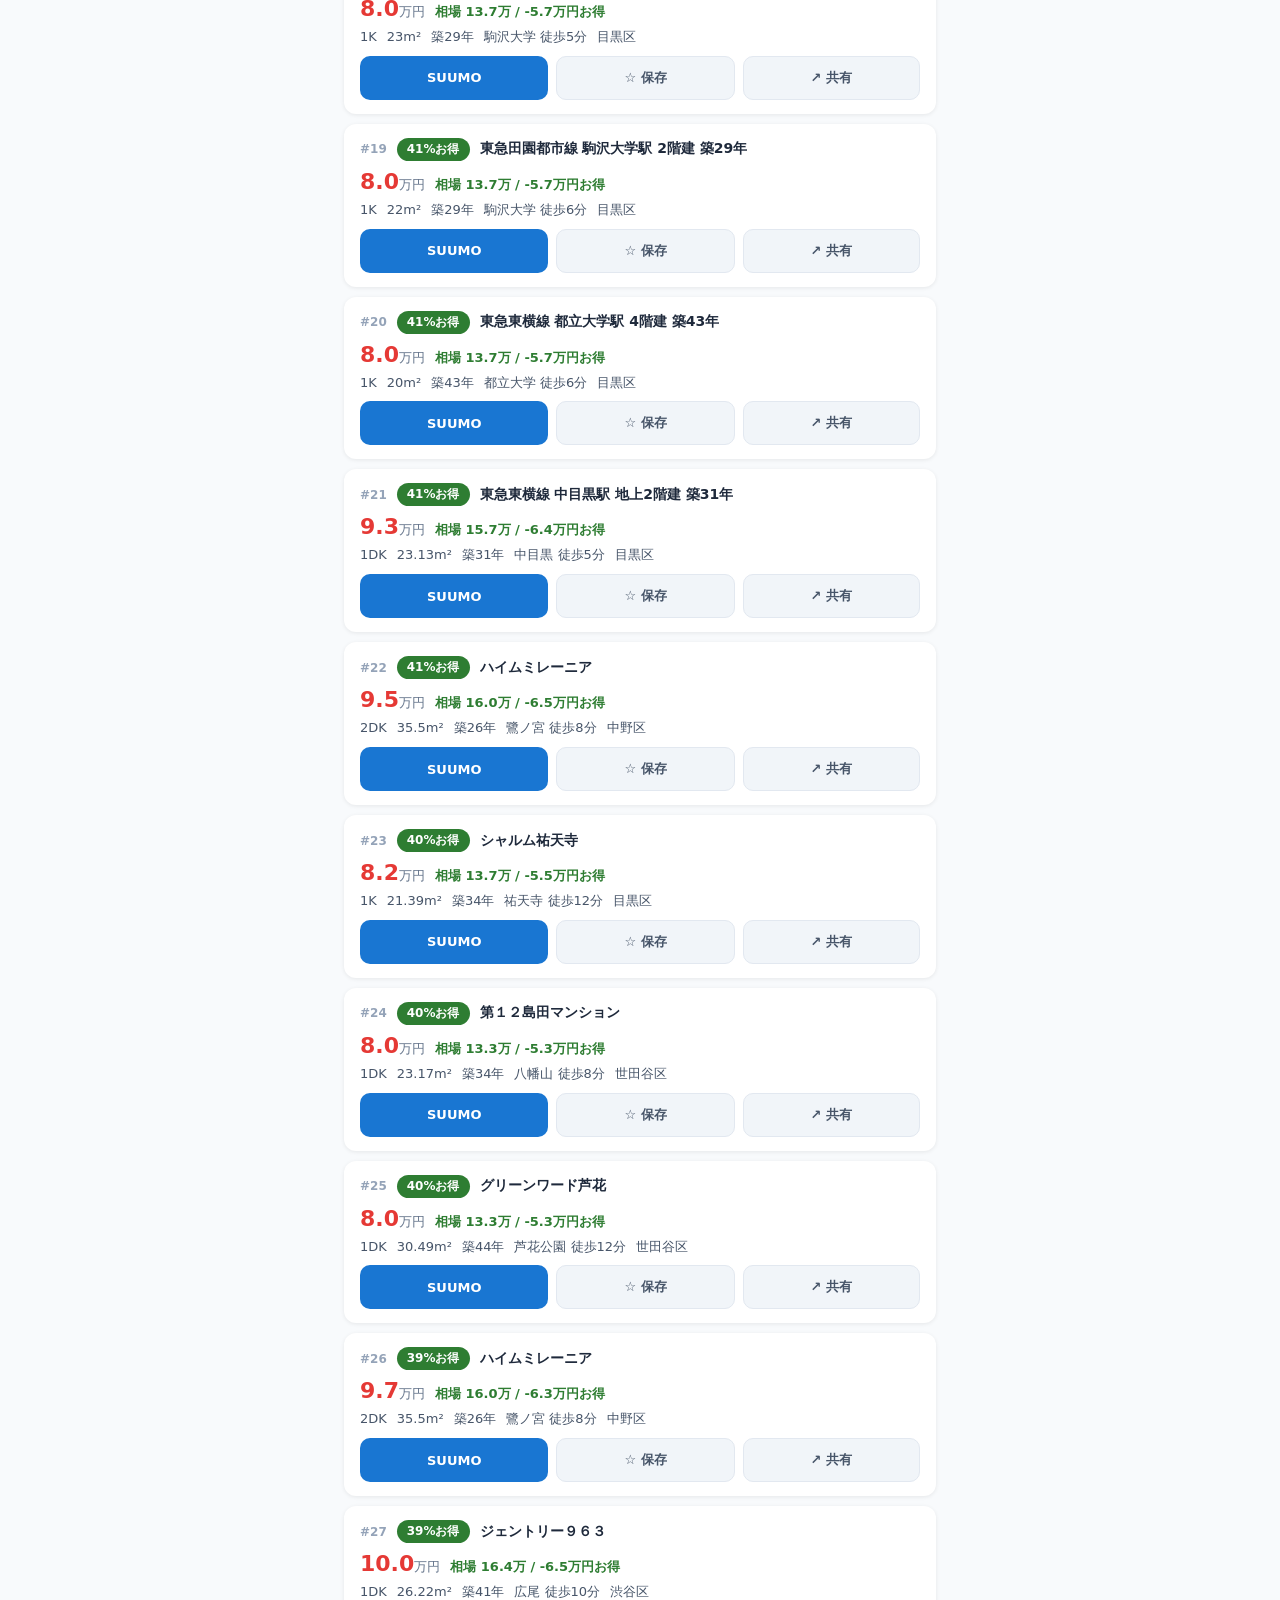
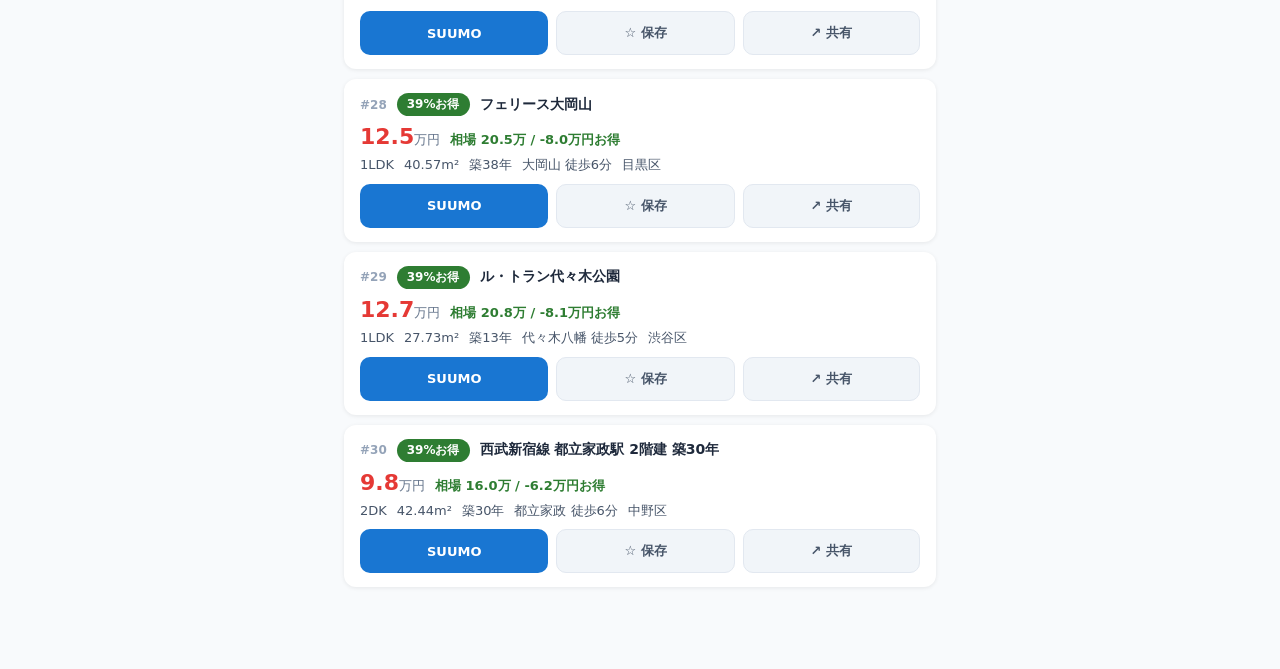
==== commit 7ff06119: "Fix QA bugs + UX improvements (3LDK, 42 stations, font toast)" ====
--- a/deals.html
+++ b/deals.html
@@ -50,6 +50,9 @@
         <option value="2K">2K</option>
         <option value="2DK">2DK</option>
         <option value="2LDK">2LDK</option>
+        <option value="3K">3K</option>
+        <option value="3DK">3DK</option>
+        <option value="3LDK">3LDK</option>
       </select>
     </div>
 
